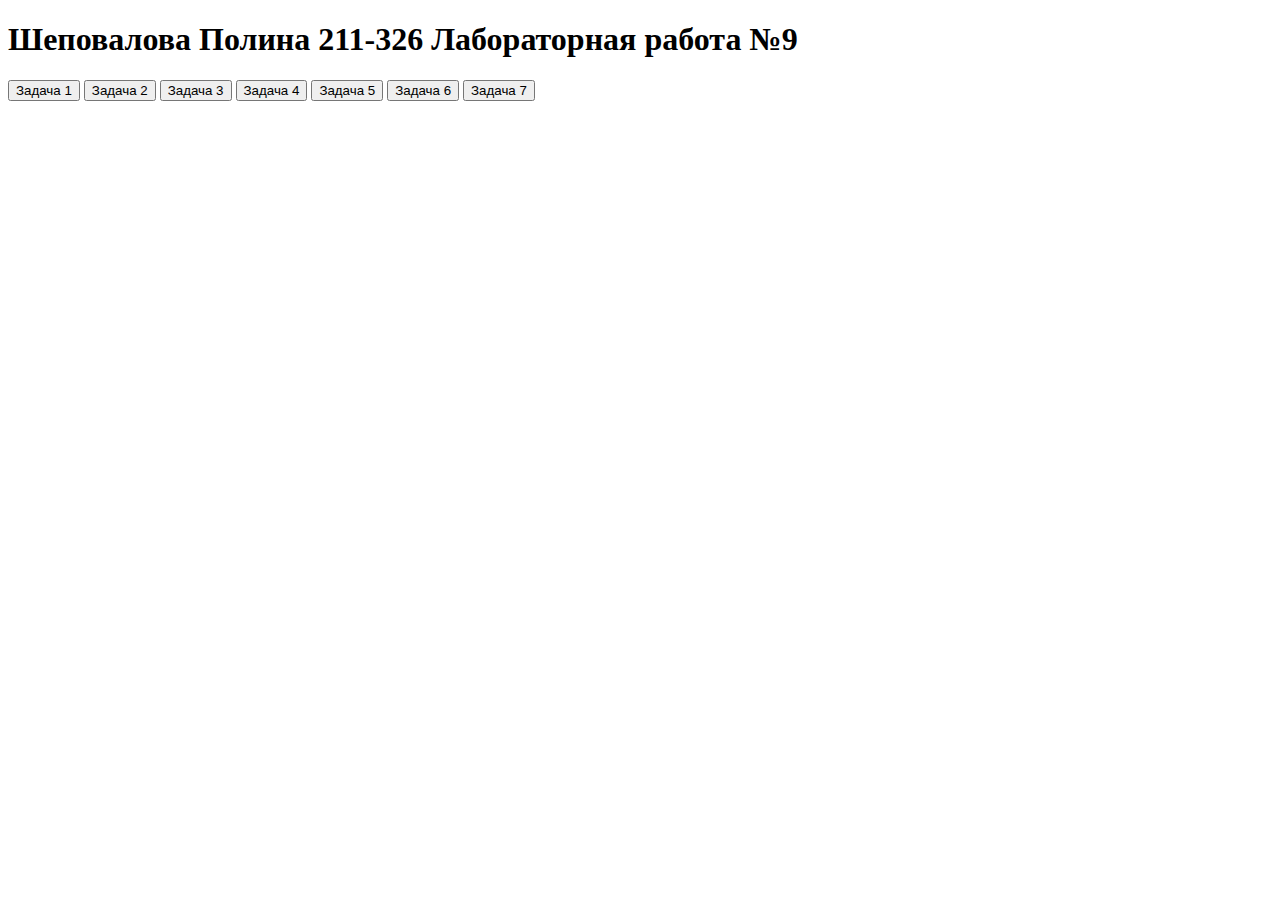
==== index.html @ 2b83db32 "JS1" ====
<!DOCTYPE html>
<html lang="en">
<head>
    <meta charset="UTF-8">
    <meta http-equiv="X-UA-Compatible" content="IE=edge">
    <meta name="viewport" content="width=device-width, initial-scale=1.0">
    <title>Document</title>
</head>
<body>
    <script src = "main.js"></script>
    <h1>Шеповалова Полина 211-326 Лабораторная работа №9</h1>
    <button onclick="first()">Задача 1</button>    
    <button onclick="second()">Задача 2</button>
    <button onclick="three()">Задача 3</button>
    <button onclick="four()">Задача 4</button>
    <button onclick="five()">Задача 5</button>
    <button onclick="six()">Задача 6</button>
    <button onclick="seven()">Задача 7</button>
</body>
</html>
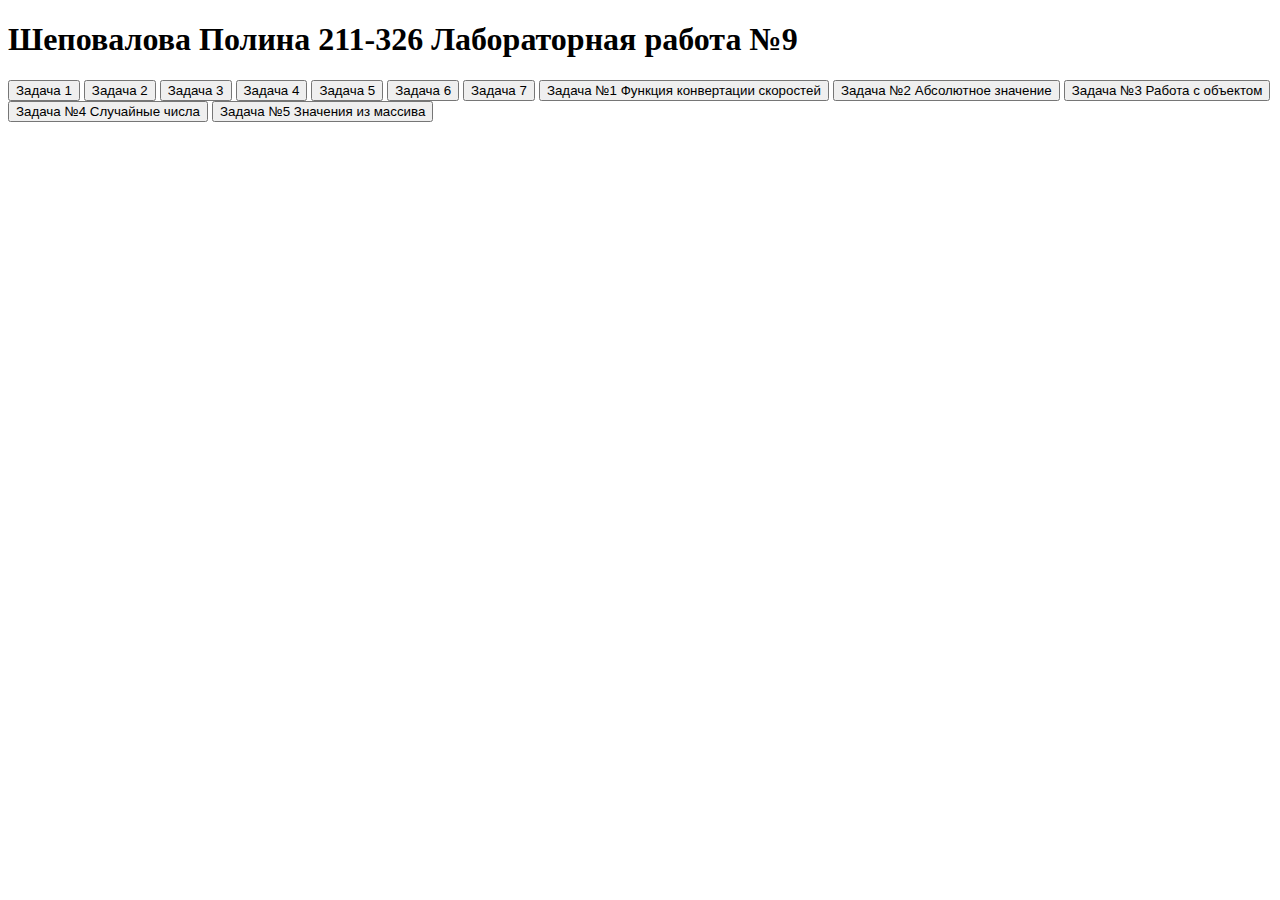
==== commit f25f3da2: "Lr2" ====
--- a/index.html
+++ b/index.html
@@ -16,5 +16,12 @@
     <button onclick="five()">Задача 5</button>
     <button onclick="six()">Задача 6</button>
     <button onclick="seven()">Задача 7</button>
+
+
+    <button onclick="first1()">Задача №1 Функция конвертации скоростей</button>    
+    <button onclick="second1()">Задача №2 Абсолютное значение</button>
+    <button onclick="three1()">Задача №3 Работа с объектом</button>
+    <button onclick="four1()">Задача №4 Случайные числа</button>
+    <button onclick="sampleArray()">Задача №5 Значения из массива</button>
 </body>
 </html>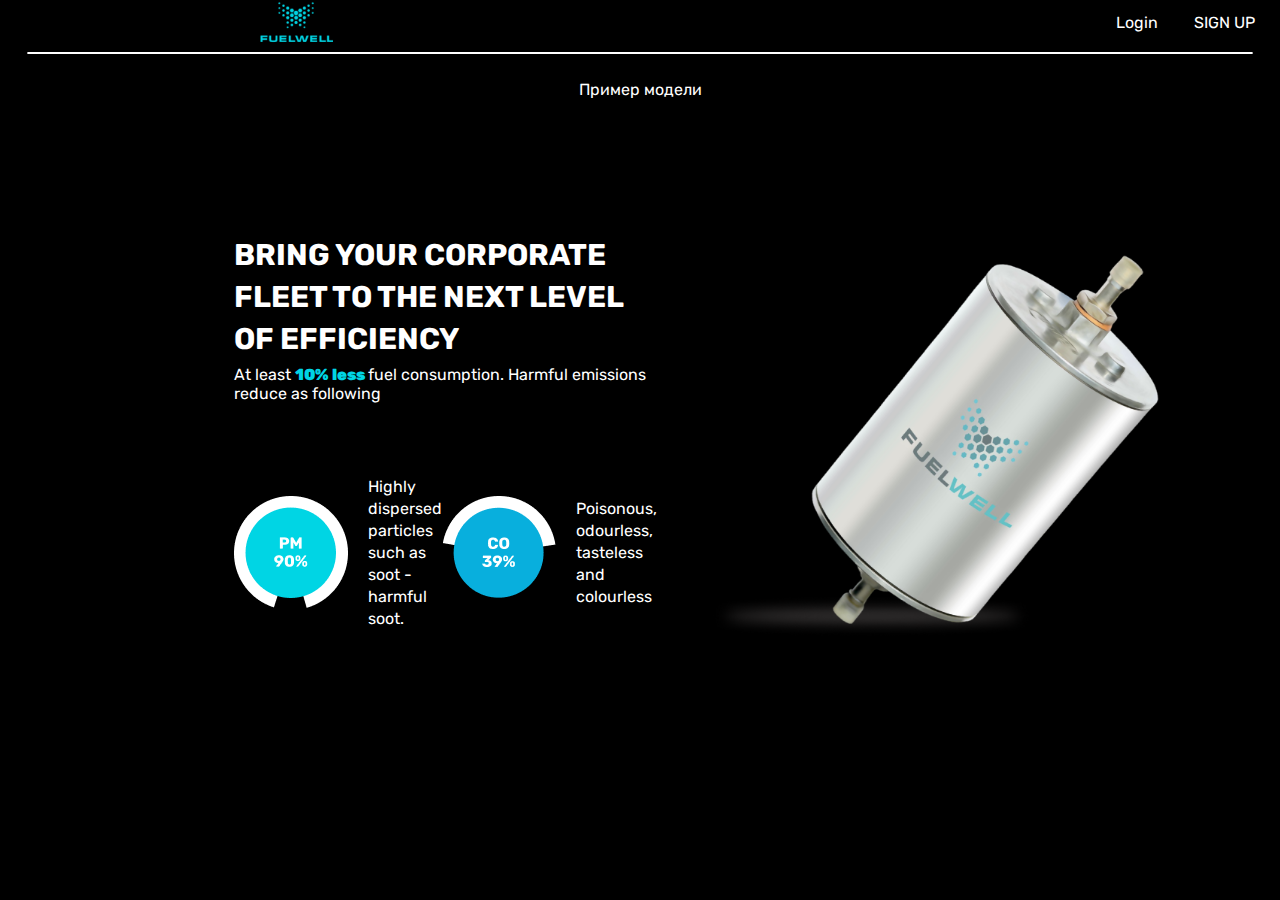
==== commit 1e9505f5: "ЛР4" ====
--- a/index.html
+++ b/index.html
@@ -4,24 +4,137 @@
     <meta charset="UTF-8">
     <meta http-equiv="X-UA-Compatible" content="IE=edge">
     <meta name="viewport" content="width=device-width, initial-scale=1.0">
+    <link rel="stylesheet" href="css/normalize.css">
+    <link rel="stylesheet" href="css/style.css">
     <title>Document</title>
 </head>
 <body>
-    <script src = "main.js"></script>
-    <h1>Шеповалова Полина 211-326 Лабораторная работа №9</h1>
-    <button onclick="first()">Задача 1</button>    
-    <button onclick="second()">Задача 2</button>
-    <button onclick="three()">Задача 3</button>
-    <button onclick="four()">Задача 4</button>
-    <button onclick="five()">Задача 5</button>
-    <button onclick="six()">Задача 6</button>
-    <button onclick="seven()">Задача 7</button>
+    <header>
+        <div class="m1">
+    <div class="hed">
+        <a class="logo " href="#"> <img src="picture/logo.svg" alt="лого">  </a>
+        <!-- <img class="menu" src="picture/MENU.svg" alt="меню"> -->
 
 
-    <button onclick="first1()">Задача №1 Функция конвертации скоростей</button>    
-    <button onclick="second1()">Задача №2 Абсолютное значение</button>
-    <button onclick="three1()">Задача №3 Работа с объектом</button>
-    <button onclick="four1()">Задача №4 Случайные числа</button>
-    <button onclick="sampleArray()">Задача №5 Значения из массива</button>
+    <div class="ull">
+    <ul class="ul">
+        <a class="a1" href="form.html">Login</a>
+        <a class="a1 openModal" href="#">SIGN UP</a>
+        
+    </ul>
+    </div>
+</div>
+</div>
+    <hr>
+</header>
+
+    <!-- <h1>Шеповалова Полина 211-326 Лабораторная работа №9</h1> -->
+    
+    <section>
+
+        <ul class="but1">
+            <li><a class="aa" href="example1.html">Пример модели</a></li>
+        </ul>
+
+        <div class="all2">
+        <div class="all">
+        <h1>BRING YOUR CORPORATE FLEET TO THE NEXT LEVEL OF EFFICIENCY</h1>
+        <div class="row1">
+        <p class="p1"> At least <span class="blue"> 10% less </span> 
+            fuel consumption. Harmful emissions reduce as following
+        </p>
+    </div>
+
+        <img class="img1" src="picture/FW-4d1.png" alt="ракета">
+        <div class="row0">
+        <div class="row2">
+            <img src="picture/Group5.png" alt="lbf">
+            <p class="p2">Highly dispersed particles such as soot - harmful soot.</p>
+        </div>
+
+        <div class="row2">
+            <img src="picture/Group3.png" alt="lbf">
+            <p class="p2">Poisonous, odourless, tasteless and colourless</p>
+        </div>
+        </div>
+    </div>
+        <img class="img2" src="picture/img.png" alt="ракета">
+    
+    </div>
+    </section>
+
+    <dialog class="modal">
+        <form class="registration" id="form">
+            <legend class="dialogname">SIGN UP</legend>
+            <label><input type="email" id="mail" placeholder="Email" name="Email" required></label>
+            <label><input type="password" placeholder="Password" name="Password" id="pass" minlength="6" required></label>
+            <div><span id="error"> </span></div>
+            <button class="but checkPass" type="button">Check password</button>
+            <button class="but submit" type="submit">Send</button>
+            <button class="but closeModal">Close</button>
+            <!-- <div class="error">
+                <span>Данные введены некоректно!</span>
+            </div> -->
+        </form>
+    </dialog>
+
+    <!-- <section class="Section2">
+        <form class="form" name="ticket"  method="POST" action="https://httpbin.org/post">
+            <fieldset class="p1">
+                <legend>Buy yout ticket</legend>
+                <div class="form1">
+                    <label class="labelsend">departure city</label>
+                        <input class="pole" type="text" name="link" placeholder="New-York" required>                  
+                </div>
+                
+                <div class="form1">
+                    <label class="labelsend"> destination city</label>
+                        <input class="pole" type="text" name="link" placeholder="Paris" required>           
+                </div>
+
+                <fieldset>
+                    <legend>ticket type:</legend>
+                    <label class="labelsend">
+                    <input  type="radio" name="ticket" value="Adult" checked>
+                    Adult
+                    </label>
+                    <label class="labelsend">
+                    <input type="radio" name="ticket" value="Child" required>
+                    Child
+                    </label>
+                </fieldset>  
+                
+                
+                
+            </fieldset>          
+            <div class="stnd">
+                
+                <button class="send" type="submit">Send  <img class="done" done"></button>
+            </div>
+            <div class="stnd">
+                
+                <button class="send" type="reset">Remove form <img class="done" Remove"></button>
+            </div>
+        </form> -->
+    </section>
+
+
+      
+
+    <!-- <button class="send" onclick="first()">Задача 1</button>    
+    <button class="send" onclick="second()">Задача 2</button>
+    <button class="send" onclick="three()">Задача 3</button>
+    <button class="send" onclick="four()">Задача 4</button>
+    <buttonc lass="send" onclick="five()">Задача 5</button>
+    <button class="send" onclick="six()">Задача 6</button>
+    <button class="send" onclick="seven()">Задача 7</button>
+
+
+    <button class="send" onclick="first1()">Задача №1 Функция конвертации скоростей</button>    
+    <button class="send" onclick="second1()">Задача №2 Абсолютное значение</button>
+    <button class="send" onclick="three1()">Задача №3 Работа с объектом</button>
+    <button class="send" onclick="four1()">Задача №4 Случайные числа</button>
+    <button class="send" onclick="sampleArray()">Задача №5 Значения из массива</button> -->
+    <script src = "main.js"></script>
 </body>
 </html>--- a/css/style.css
+++ b/css/style.css
@@ -0,0 +1,370 @@
+@import url('https://fonts.googleapis.com/css2?family=Rubik:wght@400;900&display=swap');
+
+:root
+{
+    font-size: 62.5%; 
+    font-family: 'Rubik', sans-serif;
+    font-weight: 400;
+    --primary-color1: #000000;
+    --primary-color2: #FFFFFF; 
+    --primary-color3: #00D5E4;
+    --primary-color4: #1c1b1b;
+}
+section{
+    display: flex;
+    align-items: center;
+    flex-direction: column;
+}
+@media all and (min-width: 1024px){
+    .all{
+        margin-left: 24rem;
+        display: flex;
+        align-items: flex-start;
+        flex-direction: column;
+        justify-content: center;
+    } 
+    .all2{
+        display: flex;
+        flex-direction: row;
+        justify-content: center;
+    }
+    .all .row0 {
+        display: flex;
+        flex-direction: row;
+        margin-top: 3rem;
+        margin-left: 0;
+    }
+    h1{
+        margin-bottom: 1.5rem;
+    }
+    .img1{
+        display: none;
+    }
+    .all h1{
+        max-width: 82rem;
+        margin-left: 0;
+    }
+    .all .p1{
+        margin-left: 0;
+    }
+    .menu{
+        display: none;
+    }
+    /* .ull .ul{
+        display: flex;
+        margin-right: 23.6rem;
+    } */
+    /* .m1{
+        display: flex;
+        justify-content: space-between;
+        margin-left: 2rem;
+        margin-right: 2.5rem;
+        align-items: center;
+    } */
+    /* .a1{
+    font-size: 1.6rem;
+    line-height: 2.2rem;
+    color: var(--primary-color2);
+    text-decoration: none;
+    padding-left: 3.6rem;
+    } */
+    .all2 .img2 {
+        display: flex;
+        flex-direction: row;
+        max-width: 61rem;
+        max-height: 64rem;
+    }
+    .logo{
+        margin-left: 24rem;
+    } 
+    .ull .ul{
+        display: flex;
+        margin-right: 23rem;
+    }
+}
+.ull .ul{
+    display: flex;
+    margin-right: 0;
+}
+.a1{
+    font-size: 1.6rem;
+    line-height: 2.2rem;
+    color: var(--primary-color2);
+    text-decoration: none;
+    padding-left: 3.6rem;
+
+    }
+/* .openModal{
+    font-size: 1.6rem;
+    line-height: 2.2rem;
+    color: var(--primary-color2);
+    text-decoration: none;
+    padding-left: 3.6rem;
+} */
+
+body{
+    background-color: var(--primary-color1);
+}
+.hed{
+    display: flex;
+    justify-content: space-between;
+    margin-left: 2rem;
+    margin-right: 2.5rem;
+    align-items: center;
+}
+li{
+    list-style: none;
+    display: inline;
+}
+.img2{
+    display: none;
+}
+.ul{
+    display: none;
+}
+
+hr{
+    border: 0.1rem solid var(--primary-color4);
+}
+h1{
+    font-size: 3rem;
+    color: var(--primary-color2);
+    line-height: 4.2rem;
+    margin: 0.5rem 2rem;
+}
+
+.blue{
+    font-size: 1.6rem;
+    color: var(--primary-color3);
+    line-height: 1.9rem;
+    font-weight: 900;
+}
+.p1{
+
+    font-size: 1.6rem;
+    line-height: 1.9rem;
+    color: var(--primary-color2);
+    margin: 0 2rem;
+}
+.row0{
+    display: flex;
+    flex-direction: column;
+    margin-left: 2rem;
+    margin-right: 2rem;
+}
+.row1{
+    display: flex;
+}
+.row2{
+    display: flex;
+    align-items: center;
+    margin-top: 2.7rem;
+}
+.p2{
+    font-size: 1.6rem;
+    line-height: 2.2rem;
+    color: var(--primary-color2);
+    margin-left: 2rem;
+    max-width: 22rem;
+}
+.form1{
+    display: flex;
+    align-items: center;
+    flex-direction: column;
+    margin-bottom: 1.5rem;
+}
+.send{ 
+    background-color: var(--primary-color3);
+    border: 0;
+    border-radius: 5px;
+    margin-top: 0.5rem;
+    color: var(--primary-color4);
+}
+.but{
+    font-weight: 700;
+    font-size: 2rem;
+    line-height: 115%;
+    padding: 0.8rem;
+    border: none;
+    border-radius: 9rem;
+    background-color: var(--primary-color3);
+    color: var(--primary-color1);
+    margin-top: 2rem;
+    width: 100%;
+}
+.but1{
+    display: flex;
+    flex-direction: column;
+    margin: 2rem ;
+    align-items: center;
+    padding: 0;
+}
+.aa{
+    padding: 0;
+    font-size: 1.6rem;
+    line-height: 2.2rem;
+    color: var(--primary-color2);
+    text-decoration: none;
+
+}
+.stnd{
+    display: flex;
+    flex-direction: column;
+    align-items: center;
+}
+.hed .logo{
+    transition: 0.5s;
+}
+.hed .logo:hover{
+    transform: scale(1.2); 
+}
+.hed .menu{
+    transition: 0.5s;
+}
+.hed .menu:hover{
+    transform: scale(1.2); 
+}
+button{
+    transition: 0.5s;
+}
+button:hover {
+    transform: scale(1.1); 
+}
+input{
+    transition: 0.5s;
+}
+input:hover {
+    transform: scale(0.9); 
+}
+label{
+    transition: 0.5s;
+}
+label:hover {
+    transform: scale(1.2); 
+}
+::selection {
+    background-color: rgb(183, 213, 241);
+}
+.m1 .a1{
+    transition: 0.5s;
+}
+.m1 .a1:hover{
+    transform: scale(1.2); 
+}
+.sign:hover {
+    box-shadow: inset 0 0 15px 0.5px var(--primary-color1);
+}
+.sign:active {
+    transform: scale(0.95);
+    transition: transform 0.2s;
+}
+.pole{
+    display: flex;
+    flex-direction: column;
+    justify-content: center;
+    padding: 0rem ;   
+    margin: 0 auto;
+    gap: 0.75rem; 
+    width: 32rem; 
+    font-size: 1.6rem;
+    line-height: 2rem;
+}
+button{
+    width: 10rem;
+    display: flex;
+    flex-direction: column;
+    justify-content: center;
+    align-items: center;
+    font-size: 1.6rem;
+    line-height: 2.2rem;
+    color: var(--primary-color4);
+   
+}
+.registration input{
+    padding: 1rem 2.8rem 1rem 2.8rem;
+    border: solid var(--primary-color4) 0.1rem;
+    border-radius: 9rem;
+    margin-bottom: 2.3rem;
+    width: 100%;
+    box-sizing: border-box;
+}
+.margtop {
+    margin-top: 5rem;
+}
+.type input {
+    width: 2rem;
+    height: 2rem;
+    margin: 0 5rem 0 0;
+}
+.modal{
+    width: 50rem;
+    border: 0;
+    background-color: var(--primary-color1);
+    border-radius: 16px;
+    padding: 0;
+}
+.registration{
+    display: flex;
+    flex-direction: column;
+    font-size: 1.8rem;
+    line-height: 167%;
+    padding: 3.5rem;
+    align-items: stretch;
+    max-width: 62rem;
+    margin: 0 auto;
+    text-align: left;
+    background-color: var(--primary-color4);
+    border: 0;
+    color: var(--primary-color2);
+}
+.dialogname{
+    padding-bottom: 1rem;
+    text-align: center;
+    font-size: 2.5rem;
+    font-weight: 400;
+}
+.headerright .sign {
+    margin-left: 1.7rem;
+    padding: 1.4rem 2.2rem 1.1rem 3.1rem;
+    color: var(--primary-color1);
+    background: var(--primary-color4);
+    border-radius: 0.5rem;
+    font-weight: 900;
+}
+.modal::backdrop{
+    background: rgba(255, 255, 255, 0.2);
+    backdrop-filter: blur(3px);
+}
+.cameraro{
+    margin-top:2;
+}
+.threejs {
+    margin: 0 auto;
+    width: 701px;
+    height: 400px;
+}
+.form11 
+{
+    display: flex;
+    justify-content: space-evenly;
+    padding: 0rem ;   
+    margin: 2rem auto;
+    gap: 0.75rem; 
+    color: var(--primary-color2);
+    font-size: 1.6rem;
+    line-height: 2rem;
+}
+.form11 .pol{
+    display: flex;
+    flex-direction: column;
+    align-items: center;
+    margin-bottom: 1.5rem;
+}
+hr
+{
+    background-color: var(--primary-color2);
+    border: 0.1rem solid var(--primary-color2);
+    border-radius: 0.3rem;
+    margin-right: 2.7rem;
+    margin-left: 2.7rem;
+}